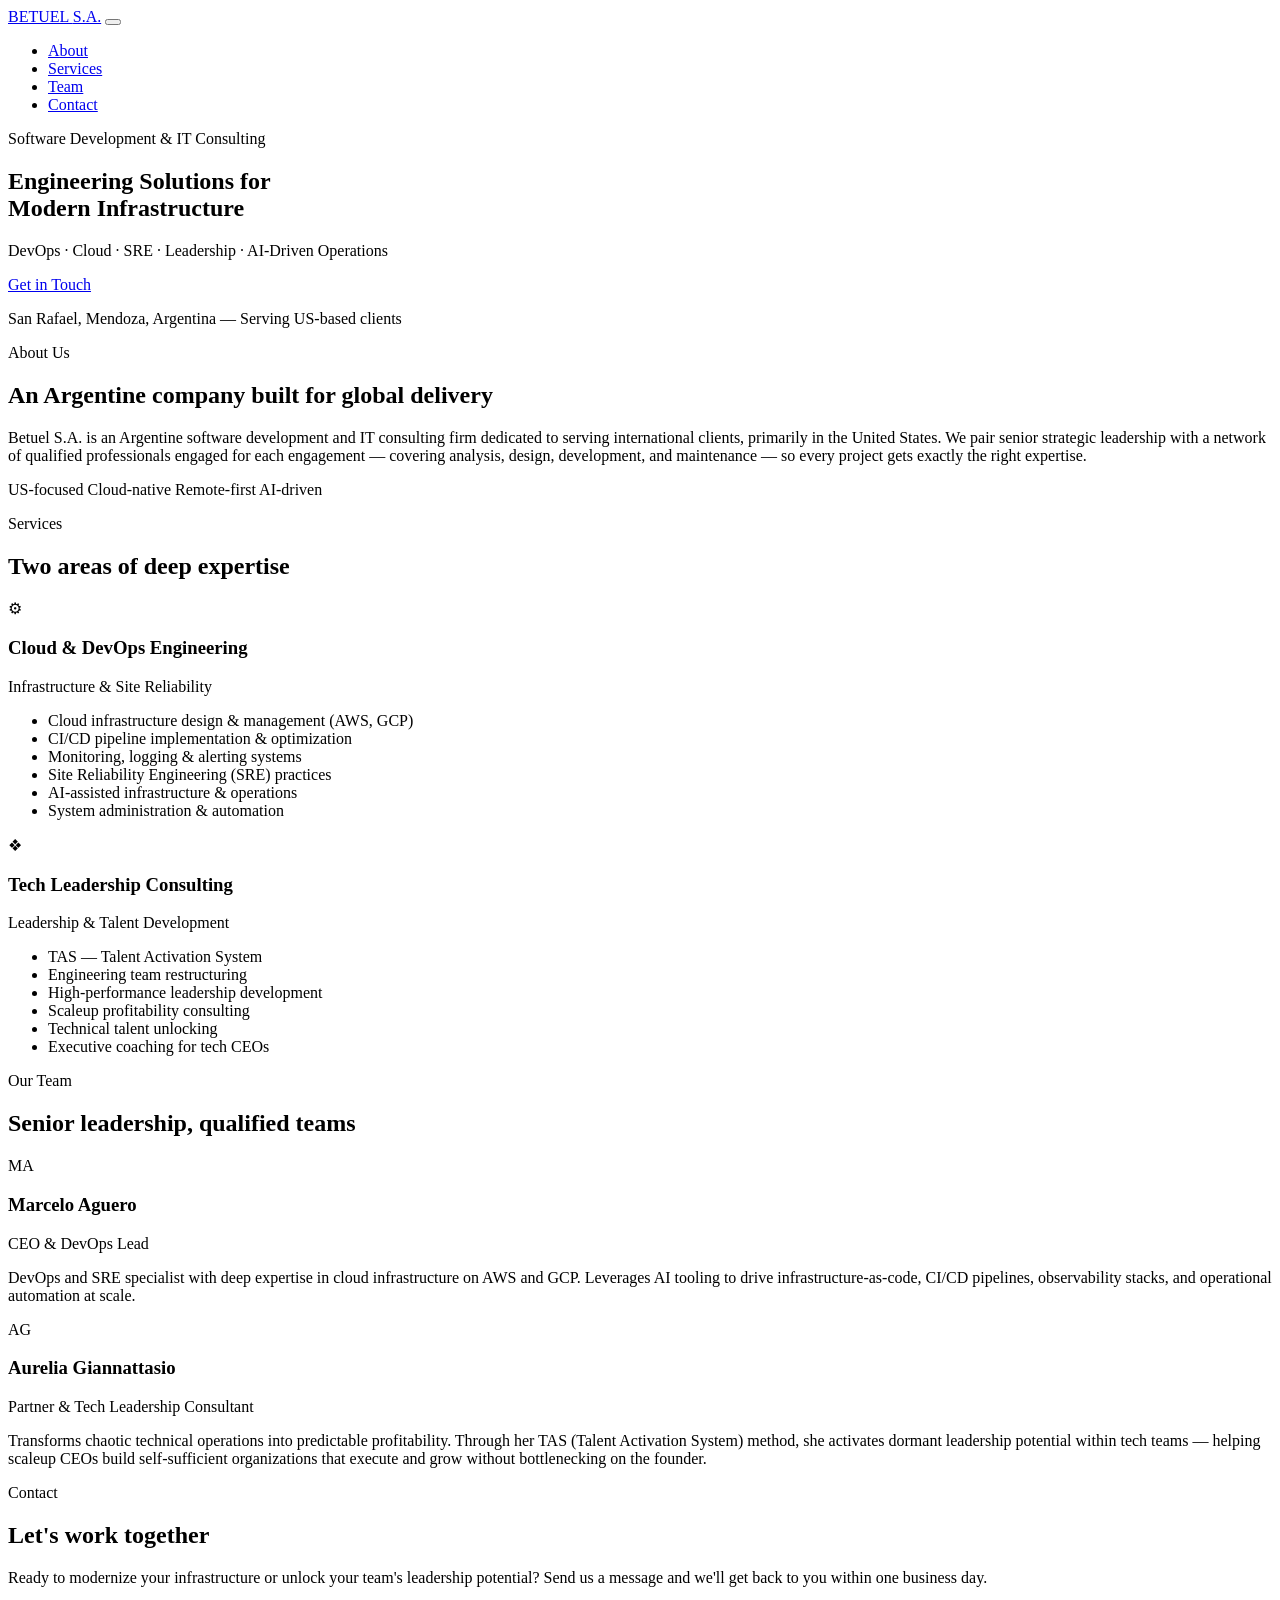
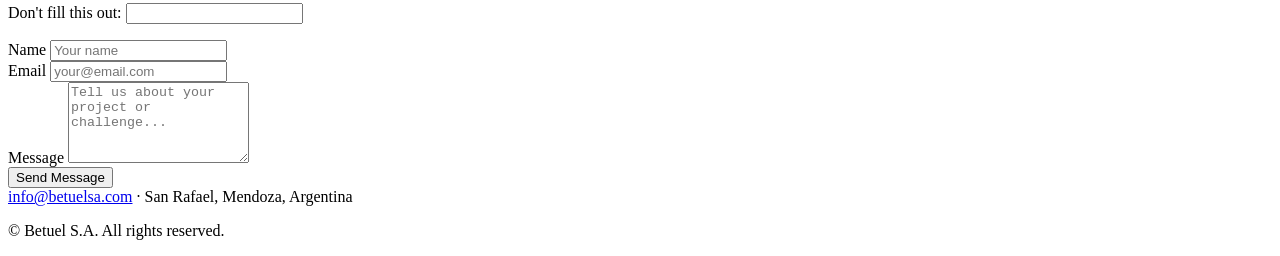
==== index.html @ cf3bc3dd "feat: add HTML skeleton and Netlify config" ====
<!DOCTYPE html>
<html lang="en">
<head>
  <meta charset="UTF-8">
  <meta name="viewport" content="width=device-width, initial-scale=1.0">
  <meta name="description" content="Betuel S.A. — Software development and IT consulting. DevOps, Cloud Infrastructure, SRE, and Tech Leadership services for US-based clients.">
  <title>Betuel S.A. — Software Development & IT Consulting</title>
  <link rel="preconnect" href="https://fonts.googleapis.com">
  <link rel="preconnect" href="https://fonts.gstatic.com" crossorigin>
  <link href="https://fonts.googleapis.com/css2?family=Inter:wght@400;500;600;700&display=swap" rel="stylesheet">
  <link rel="stylesheet" href="styles.css">
</head>
<body>

  <!-- NAVIGATION -->
  <nav class="nav" id="nav">
    <div class="nav__inner">
      <a href="#" class="nav__logo">BETUEL <span>S.A.</span></a>
      <button class="nav__toggle" id="navToggle" aria-label="Toggle menu" aria-expanded="false">
        <span></span><span></span><span></span>
      </button>
      <ul class="nav__links" id="navLinks">
        <li><a href="#about">About</a></li>
        <li><a href="#services">Services</a></li>
        <li><a href="#team">Team</a></li>
        <li><a href="#contact">Contact</a></li>
      </ul>
    </div>
  </nav>

  <!-- HERO -->
  <section class="hero" id="home">
    <div class="hero__inner">
      <p class="hero__eyebrow">Software Development &amp; IT Consulting</p>
      <h1 class="hero__headline">Engineering Solutions for<br>Modern Infrastructure</h1>
      <p class="hero__sub">DevOps &middot; Cloud &middot; SRE &middot; Leadership &middot; AI&#8209;Driven&nbsp;Operations</p>
      <a href="#contact" class="btn btn--primary">Get in Touch</a>
      <p class="hero__location">San Rafael, Mendoza, Argentina &mdash; Serving US&#8209;based clients</p>
    </div>
  </section>

  <!-- ABOUT -->
  <section class="section" id="about">
    <div class="container">
      <p class="section__label">About Us</p>
      <h2 class="section__title">An Argentine company built for global delivery</h2>
      <p class="section__body">
        Betuel S.A. is an Argentine software development and IT consulting firm dedicated to serving international clients, primarily in the United States. We pair senior strategic leadership with a network of qualified professionals engaged for each engagement — covering analysis, design, development, and maintenance — so every project gets exactly the right expertise.
      </p>
      <div class="pills">
        <span class="pill">US&#8209;focused</span>
        <span class="pill">Cloud&#8209;native</span>
        <span class="pill">Remote&#8209;first</span>
        <span class="pill">AI&#8209;driven</span>
      </div>
    </div>
  </section>

  <!-- SERVICES -->
  <section class="section section--alt" id="services">
    <div class="container">
      <p class="section__label">Services</p>
      <h2 class="section__title">Two areas of deep expertise</h2>
      <div class="cards">

        <div class="card">
          <div class="card__icon">&#9881;</div>
          <h3 class="card__title">Cloud &amp; DevOps Engineering</h3>
          <p class="card__sub">Infrastructure &amp; Site Reliability</p>
          <ul class="card__list">
            <li>Cloud infrastructure design &amp; management (AWS, GCP)</li>
            <li>CI/CD pipeline implementation &amp; optimization</li>
            <li>Monitoring, logging &amp; alerting systems</li>
            <li>Site Reliability Engineering (SRE) practices</li>
            <li>AI&#8209;assisted infrastructure &amp; operations</li>
            <li>System administration &amp; automation</li>
          </ul>
        </div>

        <div class="card">
          <div class="card__icon">&#10070;</div>
          <h3 class="card__title">Tech Leadership Consulting</h3>
          <p class="card__sub">Leadership &amp; Talent Development</p>
          <ul class="card__list">
            <li>TAS &mdash; Talent Activation System</li>
            <li>Engineering team restructuring</li>
            <li>High&#8209;performance leadership development</li>
            <li>Scaleup profitability consulting</li>
            <li>Technical talent unlocking</li>
            <li>Executive coaching for tech CEOs</li>
          </ul>
        </div>

      </div>
    </div>
  </section>

  <!-- TEAM -->
  <section class="section" id="team">
    <div class="container">
      <p class="section__label">Our Team</p>
      <h2 class="section__title">Senior leadership, qualified teams</h2>
      <div class="cards">

        <div class="card card--team">
          <div class="card__avatar">MA</div>
          <h3 class="card__name">Marcelo Aguero</h3>
          <p class="card__role">CEO &amp; DevOps Lead</p>
          <p class="card__bio">
            DevOps and SRE specialist with deep expertise in cloud infrastructure on AWS and GCP. Leverages AI tooling to drive infrastructure-as-code, CI/CD pipelines, observability stacks, and operational automation at scale.
          </p>
        </div>

        <div class="card card--team">
          <div class="card__avatar">AG</div>
          <h3 class="card__name">Aurelia Giannattasio</h3>
          <p class="card__role">Partner &amp; Tech Leadership Consultant</p>
          <p class="card__bio">
            Transforms chaotic technical operations into predictable profitability. Through her TAS (Talent Activation System) method, she activates dormant leadership potential within tech teams — helping scaleup CEOs build self-sufficient organizations that execute and grow without bottlenecking on the founder.
          </p>
        </div>

      </div>
    </div>
  </section>

  <!-- CONTACT -->
  <section class="section section--alt" id="contact">
    <div class="container container--narrow">
      <p class="section__label">Contact</p>
      <h2 class="section__title">Let's work together</h2>
      <p class="section__body">
        Ready to modernize your infrastructure or unlock your team's leadership potential? Send us a message and we'll get back to you within one business day.
      </p>

      <form class="form" name="contact" method="POST" data-netlify="true" netlify-honeypot="bot-field">
        <input type="hidden" name="form-name" value="contact">
        <p class="form__honeypot">
          <label>Don't fill this out: <input name="bot-field"></label>
        </p>
        <div class="form__row">
          <label class="form__label" for="name">Name</label>
          <input class="form__input" type="text" id="name" name="name" required placeholder="Your name">
        </div>
        <div class="form__row">
          <label class="form__label" for="email">Email</label>
          <input class="form__input" type="email" id="email" name="email" required placeholder="your@email.com">
        </div>
        <div class="form__row">
          <label class="form__label" for="message">Message</label>
          <textarea class="form__input form__input--textarea" id="message" name="message" required placeholder="Tell us about your project or challenge..." rows="5"></textarea>
        </div>
        <button class="btn btn--primary btn--full" type="submit">Send Message</button>
      </form>

      <div class="contact-info">
        <a href="mailto:info@betuelsa.com" class="contact-info__item">info@betuelsa.com</a>
        <span class="contact-info__sep">&middot;</span>
        <span class="contact-info__item">San Rafael, Mendoza, Argentina</span>
      </div>
    </div>
  </section>

  <!-- FOOTER -->
  <footer class="footer">
    <div class="container">
      <p>&copy; <span id="year"></span> Betuel S.A. All rights reserved.</p>
    </div>
  </footer>

  <script src="app.js"></script>
</body>
</html>
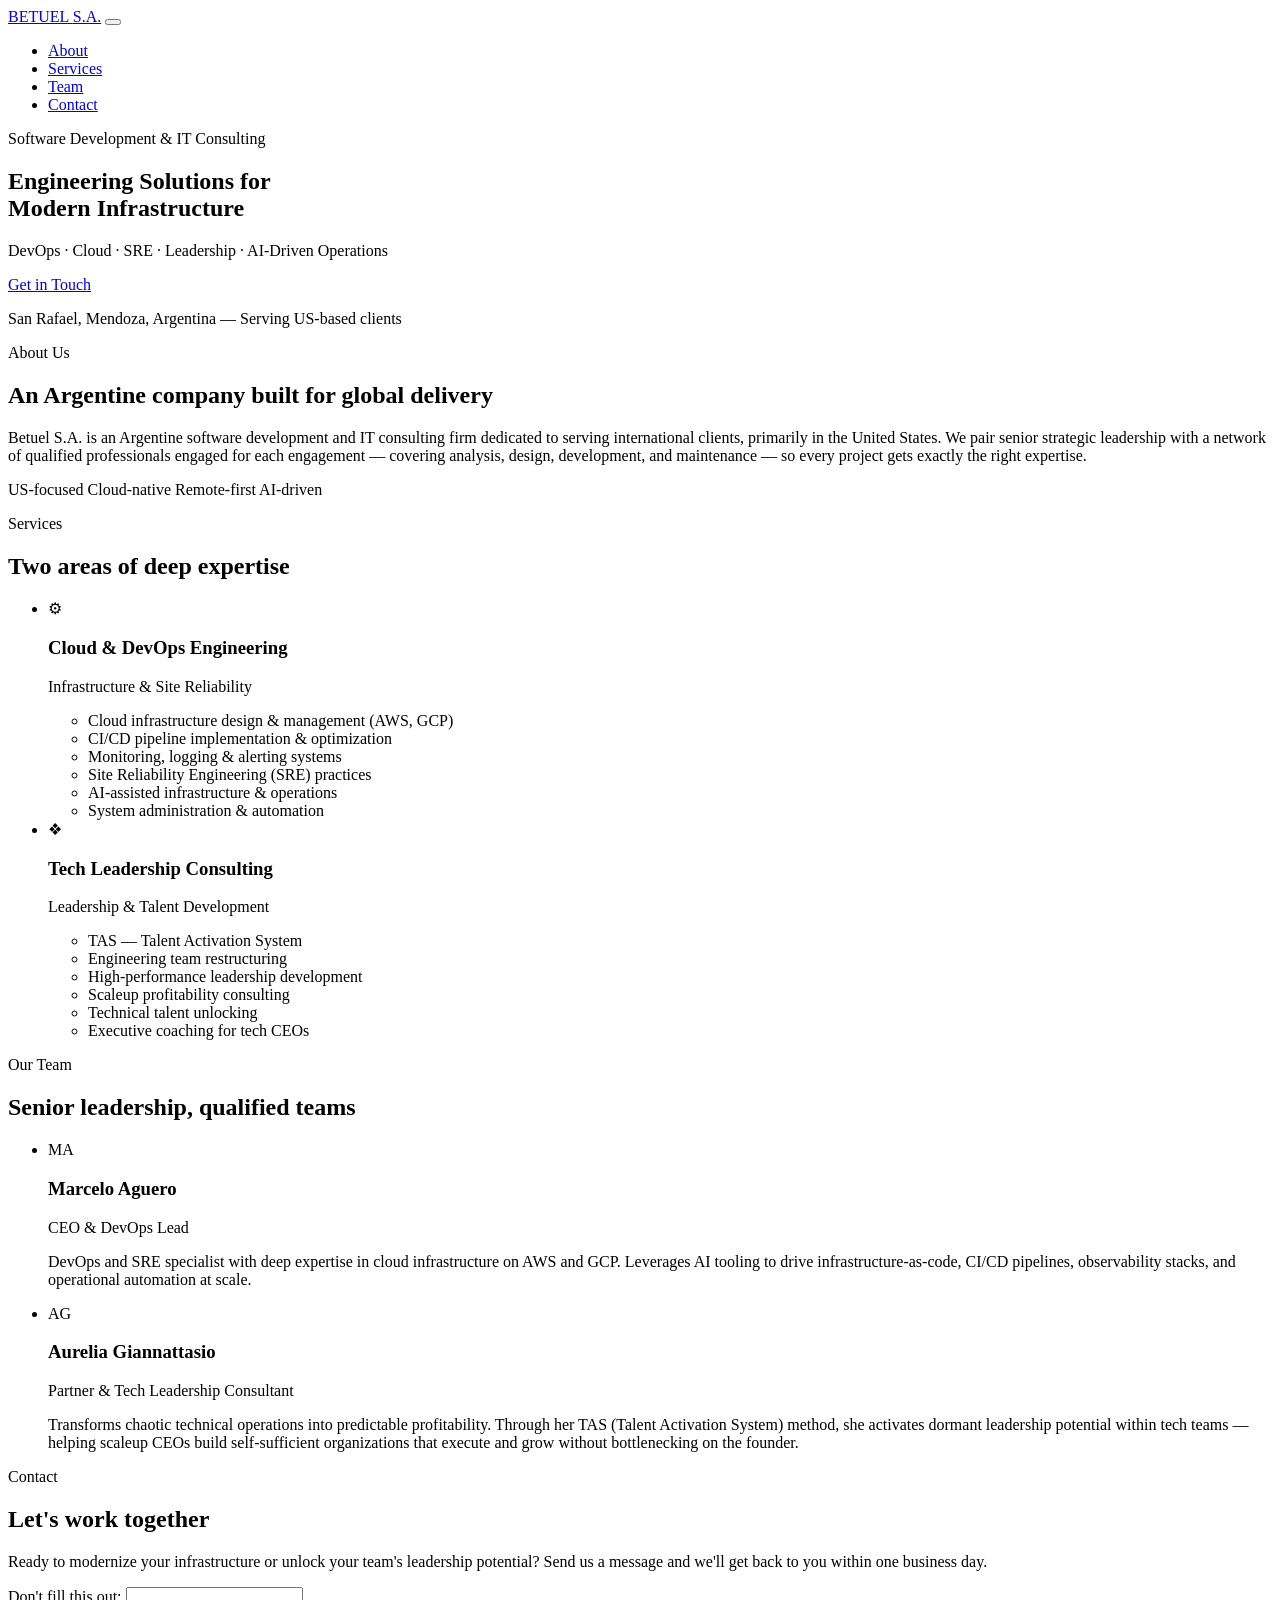
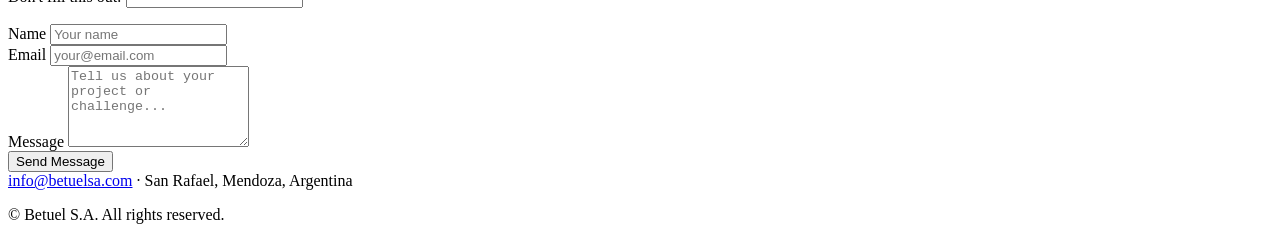
==== commit 82ebcdcb: "fix: accessibility improvements — aria attrs, main landmark, semantic lists" ====
--- a/index.html
+++ b/index.html
@@ -4,7 +4,7 @@
   <meta charset="UTF-8">
   <meta name="viewport" content="width=device-width, initial-scale=1.0">
   <meta name="description" content="Betuel S.A. — Software development and IT consulting. DevOps, Cloud Infrastructure, SRE, and Tech Leadership services for US-based clients.">
-  <title>Betuel S.A. — Software Development & IT Consulting</title>
+  <title>Betuel S.A. — Software Development &amp; IT Consulting</title>
   <link rel="preconnect" href="https://fonts.googleapis.com">
   <link rel="preconnect" href="https://fonts.gstatic.com" crossorigin>
   <link href="https://fonts.googleapis.com/css2?family=Inter:wght@400;500;600;700&display=swap" rel="stylesheet">
@@ -13,10 +13,10 @@
 <body>
 
   <!-- NAVIGATION -->
-  <nav class="nav" id="nav">
+  <nav class="nav" id="nav" aria-label="Main navigation">
     <div class="nav__inner">
-      <a href="#" class="nav__logo">BETUEL <span>S.A.</span></a>
-      <button class="nav__toggle" id="navToggle" aria-label="Toggle menu" aria-expanded="false">
+      <a href="#home" class="nav__logo">BETUEL <span>S.A.</span></a>
+      <button class="nav__toggle" id="navToggle" aria-label="Toggle navigation menu" aria-expanded="false" aria-controls="navLinks">
         <span></span><span></span><span></span>
       </button>
       <ul class="nav__links" id="navLinks">
@@ -28,6 +28,7 @@
     </div>
   </nav>
 
+  <main>
   <!-- HERO -->
   <section class="hero" id="home">
     <div class="hero__inner">
@@ -61,9 +62,9 @@
     <div class="container">
       <p class="section__label">Services</p>
       <h2 class="section__title">Two areas of deep expertise</h2>
-      <div class="cards">
+      <ul class="cards">
 
-        <div class="card">
+        <li class="card">
           <div class="card__icon">&#9881;</div>
           <h3 class="card__title">Cloud &amp; DevOps Engineering</h3>
           <p class="card__sub">Infrastructure &amp; Site Reliability</p>
@@ -75,9 +76,9 @@
             <li>AI&#8209;assisted infrastructure &amp; operations</li>
             <li>System administration &amp; automation</li>
           </ul>
-        </div>
+        </li>
 
-        <div class="card">
+        <li class="card">
           <div class="card__icon">&#10070;</div>
           <h3 class="card__title">Tech Leadership Consulting</h3>
           <p class="card__sub">Leadership &amp; Talent Development</p>
@@ -89,9 +90,9 @@
             <li>Technical talent unlocking</li>
             <li>Executive coaching for tech CEOs</li>
           </ul>
-        </div>
+        </li>
 
-      </div>
+      </ul>
     </div>
   </section>
 
@@ -100,27 +101,27 @@
     <div class="container">
       <p class="section__label">Our Team</p>
       <h2 class="section__title">Senior leadership, qualified teams</h2>
-      <div class="cards">
+      <ul class="cards">
 
-        <div class="card card--team">
+        <li class="card card--team">
           <div class="card__avatar">MA</div>
           <h3 class="card__name">Marcelo Aguero</h3>
           <p class="card__role">CEO &amp; DevOps Lead</p>
           <p class="card__bio">
             DevOps and SRE specialist with deep expertise in cloud infrastructure on AWS and GCP. Leverages AI tooling to drive infrastructure-as-code, CI/CD pipelines, observability stacks, and operational automation at scale.
           </p>
-        </div>
+        </li>
 
-        <div class="card card--team">
+        <li class="card card--team">
           <div class="card__avatar">AG</div>
           <h3 class="card__name">Aurelia Giannattasio</h3>
           <p class="card__role">Partner &amp; Tech Leadership Consultant</p>
           <p class="card__bio">
             Transforms chaotic technical operations into predictable profitability. Through her TAS (Talent Activation System) method, she activates dormant leadership potential within tech teams — helping scaleup CEOs build self-sufficient organizations that execute and grow without bottlenecking on the founder.
           </p>
-        </div>
+        </li>
 
-      </div>
+      </ul>
     </div>
   </section>
 
@@ -160,6 +161,7 @@
       </div>
     </div>
   </section>
+  </main>
 
   <!-- FOOTER -->
   <footer class="footer">
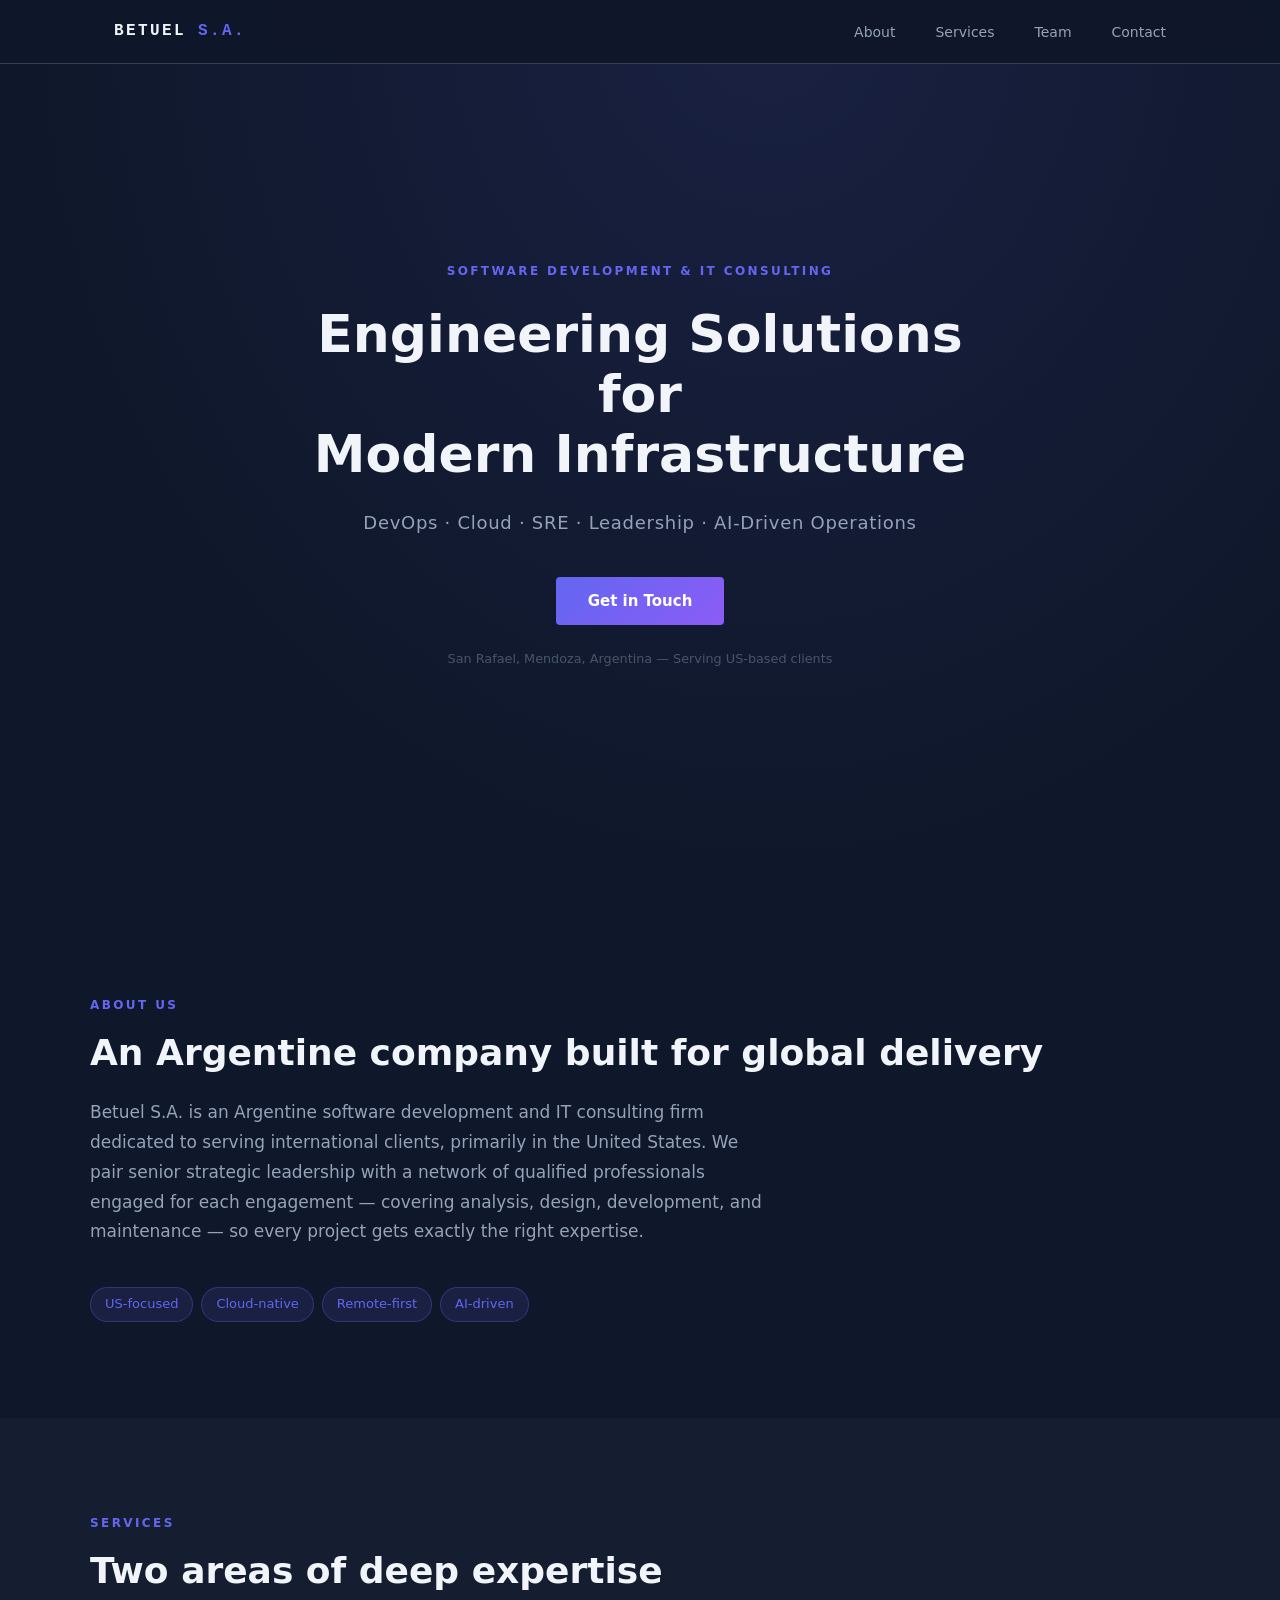
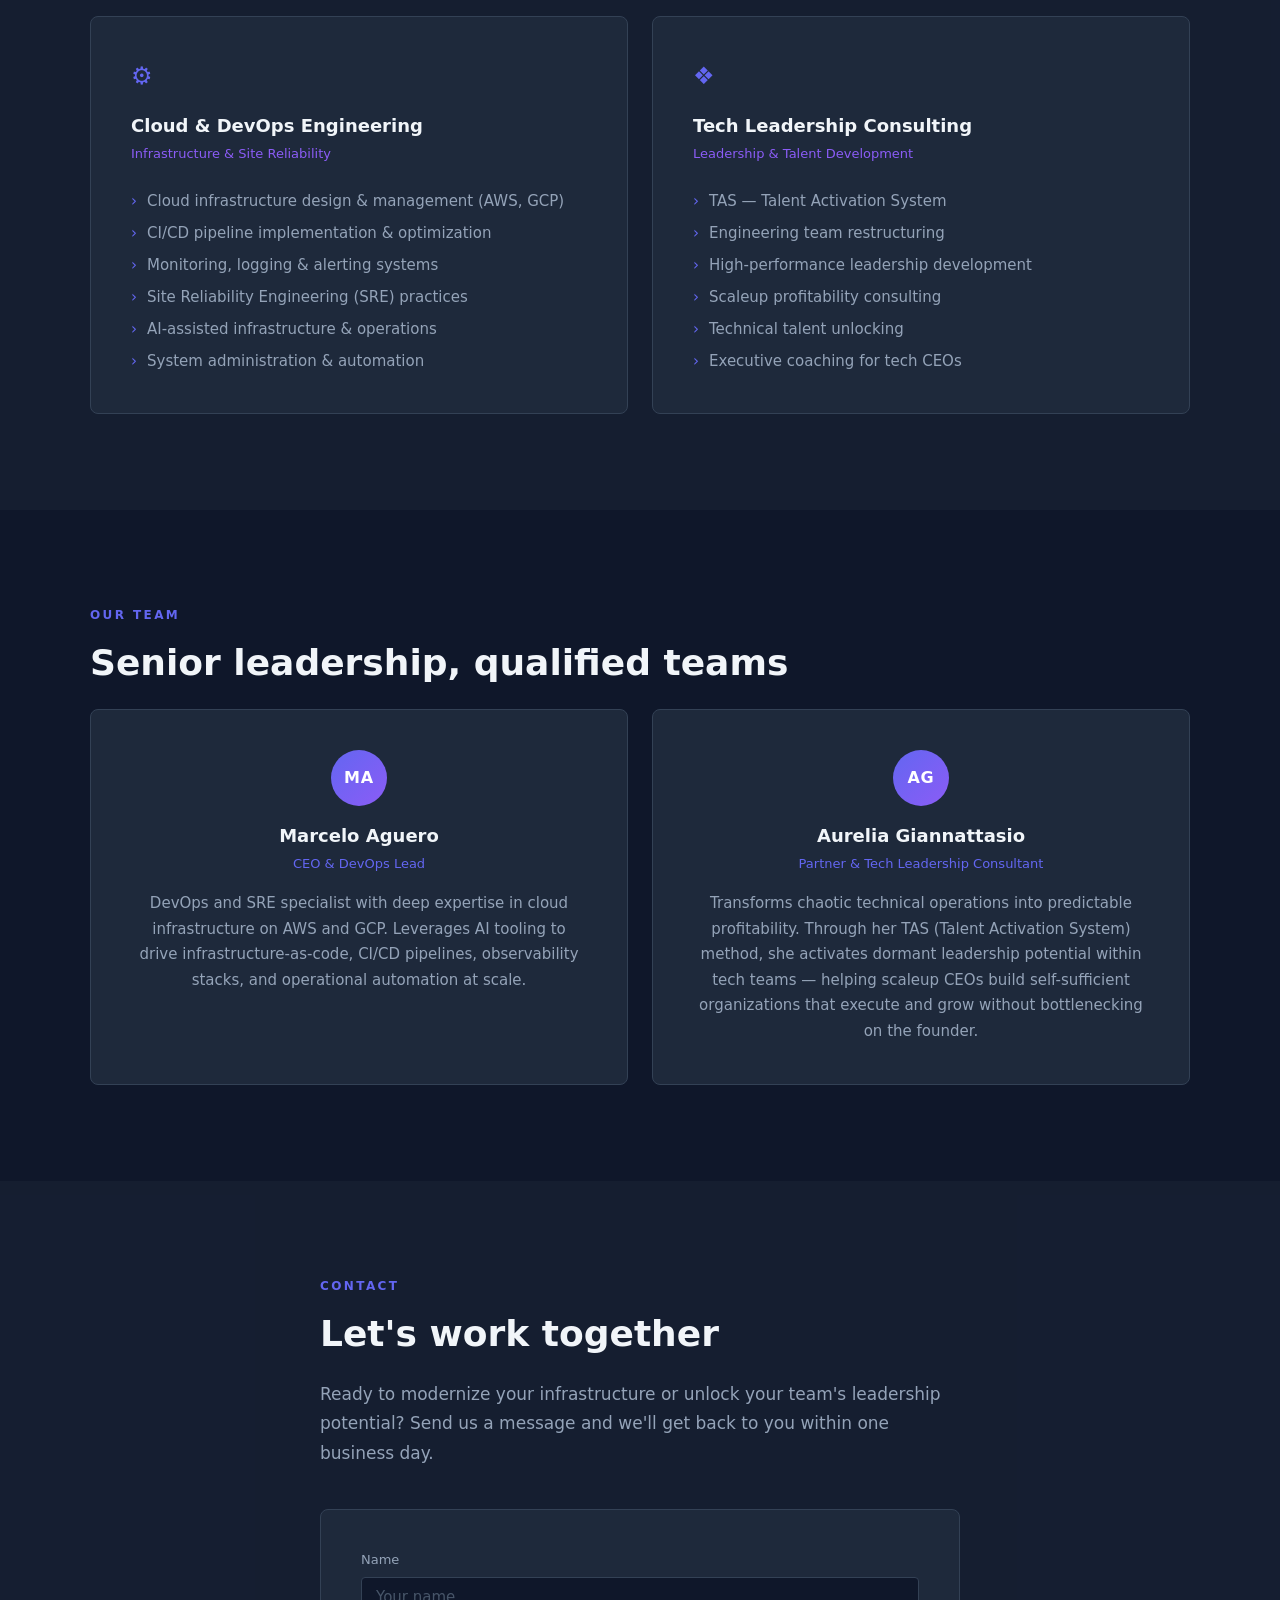
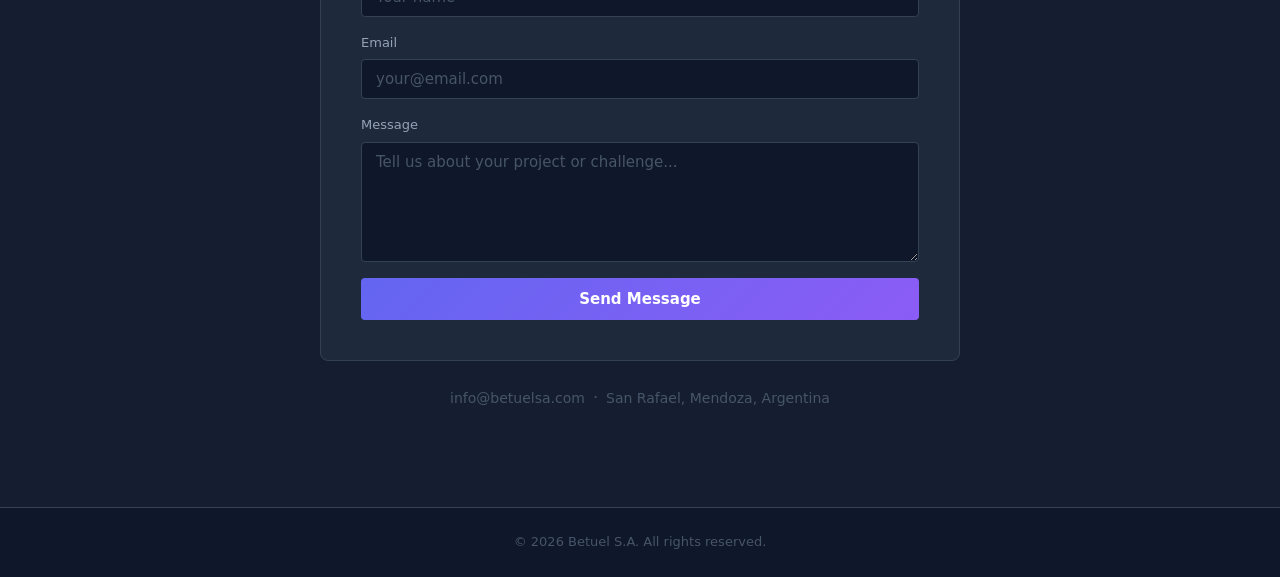
==== commit ccfadb3c: "fix: final polish — scroll-spy, reduced-motion scroll, form action, focus states" ====
--- a/index.html
+++ b/index.html
@@ -134,7 +134,7 @@
         Ready to modernize your infrastructure or unlock your team's leadership potential? Send us a message and we'll get back to you within one business day.
       </p>
 
-      <form class="form" name="contact" method="POST" data-netlify="true" netlify-honeypot="bot-field">
+      <form class="form" name="contact" method="POST" action="/thank-you" data-netlify="true" netlify-honeypot="bot-field">
         <input type="hidden" name="form-name" value="contact">
         <p class="form__honeypot">
           <label>Don't fill this out: <input name="bot-field"></label>
--- a/styles.css
+++ b/styles.css
@@ -0,0 +1,562 @@
+/* =============================================
+   CSS CUSTOM PROPERTIES
+   ============================================= */
+:root {
+  --bg:           #0f172a;
+  --surface:      #1e293b;
+  --border:       #334155;
+  --accent:       #6366f1;
+  --accent-2:     #8b5cf6;
+  --text:         #f1f5f9;
+  --text-muted:   #94a3b8;
+  --text-faint:   #475569;
+  --gradient:     linear-gradient(135deg, #6366f1, #8b5cf6);
+  --accent-rgb:   99, 102, 241;
+  --bg-rgb:       15, 23, 42;
+  --surface-rgb:  30, 41, 59;
+
+  color-scheme: dark;
+
+  --font-sans:    'Inter', system-ui, -apple-system, sans-serif;
+  --font-mono:    'Courier New', Courier, monospace;
+
+  --radius:       8px;
+  --radius-sm:    4px;
+
+  --nav-h:        64px;
+
+  --space-xs:     0.5rem;
+  --space-sm:     1rem;
+  --space-md:     1.5rem;
+  --space-lg:     2.5rem;
+  --space-xl:     4rem;
+  --space-2xl:    6rem;
+}
+
+/* =============================================
+   RESET
+   ============================================= */
+*, *::before, *::after {
+  box-sizing: border-box;
+  margin: 0;
+  padding: 0;
+}
+
+html {
+  scroll-behavior: smooth;
+  scroll-padding-top: var(--nav-h);
+}
+
+body {
+  font-family: var(--font-sans);
+  background-color: var(--bg);
+  color: var(--text);
+  line-height: 1.6;
+  -webkit-font-smoothing: antialiased;
+  -moz-osx-font-smoothing: grayscale;
+}
+
+img, svg { display: block; max-width: 100%; }
+
+ul { list-style: none; }
+
+a {
+  color: inherit;
+  text-decoration: none;
+}
+
+button {
+  font-family: inherit;
+  cursor: pointer;
+  border: none;
+  background: none;
+}
+
+/* =============================================
+   NAVIGATION
+   ============================================= */
+.nav {
+  position: fixed;
+  top: 0;
+  left: 0;
+  right: 0;
+  z-index: 100;
+  height: var(--nav-h);
+  background-color: rgba(var(--bg-rgb), 0.95);
+  border-bottom: 1px solid var(--border);
+  backdrop-filter: blur(8px);
+  -webkit-backdrop-filter: blur(8px);
+}
+
+.nav__inner {
+  max-width: 1100px;
+  margin: 0 auto;
+  padding: 0 var(--space-md);
+  height: 100%;
+  display: flex;
+  align-items: center;
+  justify-content: space-between;
+}
+
+.nav__logo {
+  font-family: var(--font-mono);
+  font-size: 1rem;
+  font-weight: 700;
+  letter-spacing: 0.15em;
+  color: var(--text);
+}
+
+.nav__logo span {
+  color: var(--accent);
+}
+
+.nav__links {
+  display: flex;
+  gap: var(--space-lg);
+}
+
+.nav__links a {
+  font-size: 0.875rem;
+  font-weight: 500;
+  color: var(--text-muted);
+  transition: color 0.2s;
+}
+
+.nav__links a:hover {
+  color: var(--text);
+}
+
+.nav__links a.is-active {
+  color: var(--text);
+}
+
+.nav__links a:focus-visible {
+  outline: 2px solid var(--accent);
+  outline-offset: 3px;
+  border-radius: 2px;
+}
+
+/* Hamburger button — hidden on desktop */
+.nav__toggle {
+  display: none;
+  flex-direction: column;
+  align-items: center;
+  justify-content: center;
+  gap: 5px; /* px intentional: pixel-perfect bar geometry */
+  padding: 4px;
+  min-width: 44px;
+  min-height: 44px;
+}
+
+.nav__toggle span {
+  display: block;
+  width: 22px;
+  height: 2px;
+  background-color: var(--text);
+  transition: transform 0.2s, opacity 0.2s;
+  border-radius: 2px;
+}
+
+/* Mobile nav */
+@media (max-width: 640px) {
+  .nav__toggle {
+    display: flex;
+  }
+
+  .nav__links {
+    display: none;
+    position: absolute;
+    top: var(--nav-h);
+    left: 0;
+    right: 0;
+    flex-direction: column;
+    background-color: var(--surface);
+    border-bottom: 1px solid var(--border);
+    padding: var(--space-sm) 0;
+    gap: 0;
+  }
+
+  .nav__links.is-open {
+    display: flex;
+  }
+
+  .nav__links a {
+    display: block;
+    padding: var(--space-sm) var(--space-md);
+    font-size: 1rem;
+  }
+}
+
+/* =============================================
+   HERO
+   ============================================= */
+.hero {
+  min-height: 100vh;
+  display: flex;
+  align-items: center;
+  padding: calc(var(--nav-h) + var(--space-xl)) var(--space-md) var(--space-2xl);
+  background: radial-gradient(ellipse at 60% 0%, rgba(var(--accent-rgb),0.12) 0%, transparent 70%),
+              var(--bg);
+}
+
+.hero__inner {
+  max-width: 700px;
+  margin: 0 auto;
+  text-align: center;
+}
+
+.hero__eyebrow {
+  font-size: 0.75rem;
+  font-weight: 600;
+  letter-spacing: 0.2em;
+  text-transform: uppercase;
+  color: var(--accent);
+  margin-bottom: var(--space-md);
+}
+
+.hero__headline {
+  font-size: clamp(2rem, 5vw, 3.25rem);
+  font-weight: 700;
+  line-height: 1.15;
+  color: var(--text);
+  margin-bottom: var(--space-md);
+}
+
+.hero__sub {
+  font-size: clamp(0.875rem, 2vw, 1.125rem);
+  color: var(--text-muted);
+  margin-bottom: var(--space-lg);
+  letter-spacing: 0.04em;
+}
+
+.hero__location {
+  font-size: 0.8rem;
+  color: var(--text-faint);
+  margin-top: var(--space-md);
+}
+
+/* =============================================
+   BUTTONS
+   ============================================= */
+.btn {
+  display: inline-block;
+  padding: 0.75rem 2rem;
+  border-radius: var(--radius-sm);
+  font-size: 0.9375rem;
+  font-weight: 600;
+  color: var(--text);
+  transition: opacity 0.2s, transform 0.2s;
+}
+
+.btn:focus-visible {
+  outline: 2px solid var(--accent);
+  outline-offset: 3px;
+}
+
+.btn:hover {
+  opacity: 0.9;
+  transform: translateY(-1px);
+}
+
+.btn--primary {
+  background: var(--gradient);
+  color: #fff;
+}
+
+.btn--full {
+  display: block;
+  width: 100%;
+  text-align: center;
+}
+
+/* =============================================
+   SHARED SECTION LAYOUT
+   ============================================= */
+.section {
+  padding: var(--space-2xl) var(--space-md);
+}
+
+.section--alt {
+  background-color: rgba(var(--surface-rgb), 0.4);
+}
+
+.container {
+  max-width: 1100px;
+  margin: 0 auto;
+}
+
+.container--narrow {
+  max-width: 640px;
+}
+
+.section__label {
+  font-size: 0.75rem;
+  font-weight: 600;
+  letter-spacing: 0.2em;
+  text-transform: uppercase;
+  color: var(--accent);
+  margin-bottom: var(--space-sm);
+}
+
+.section__title {
+  font-size: clamp(1.5rem, 3vw, 2.25rem);
+  font-weight: 700;
+  color: var(--text);
+  margin-bottom: var(--space-md);
+  line-height: 1.2;
+}
+
+.section__body {
+  font-size: 1.0625rem;
+  color: var(--text-muted);
+  max-width: 680px;
+  line-height: 1.75;
+  margin-bottom: var(--space-lg);
+}
+
+/* =============================================
+   PILLS (About highlights)
+   ============================================= */
+.pills {
+  display: flex;
+  flex-wrap: wrap;
+  gap: var(--space-xs);
+}
+
+.pill {
+  display: inline-block;
+  padding: 0.375rem 0.875rem;
+  background-color: rgba(var(--accent-rgb), 0.12);
+  border: 1px solid rgba(var(--accent-rgb), 0.3);
+  border-radius: 999px;
+  font-size: 0.8125rem;
+  font-weight: 500;
+  color: var(--accent);
+}
+
+/* =============================================
+   CARDS (Services + Team)
+   ============================================= */
+.cards {
+  display: grid;
+  grid-template-columns: 1fr 1fr;
+  gap: var(--space-md);
+}
+
+@media (max-width: 640px) {
+  .cards {
+    grid-template-columns: 1fr;
+  }
+}
+
+.card {
+  background-color: var(--surface);
+  border: 1px solid var(--border);
+  border-radius: var(--radius);
+  padding: var(--space-lg);
+  transition: border-color 0.2s;
+}
+
+.card:hover {
+  border-color: var(--accent);
+}
+
+/* Service cards */
+.card__icon {
+  font-size: 1.5rem;
+  margin-bottom: var(--space-sm);
+  color: var(--accent);
+}
+
+.card__title {
+  font-size: 1.125rem;
+  font-weight: 700;
+  color: var(--text);
+  margin-bottom: 0.25rem;
+}
+
+.card__sub {
+  font-size: 0.8125rem;
+  color: var(--accent-2);
+  font-weight: 500;
+  margin-bottom: var(--space-md);
+}
+
+.card__list {
+  display: flex;
+  flex-direction: column;
+  gap: 0.5rem;
+}
+
+.card__list li {
+  font-size: 0.9375rem;
+  color: var(--text-muted);
+  padding-left: 1rem;
+  position: relative;
+}
+
+.card__list li::before {
+  content: '›';
+  position: absolute;
+  left: 0;
+  color: var(--accent);
+}
+
+/* Team cards */
+.card--team {
+  text-align: center;
+}
+
+.card__avatar {
+  width: 56px;
+  height: 56px;
+  border-radius: 50%;
+  background: var(--gradient);
+  color: #fff;
+  font-weight: 700;
+  font-size: 1rem;
+  display: flex;
+  align-items: center;
+  justify-content: center;
+  margin: 0 auto var(--space-sm);
+  letter-spacing: 0.05em;
+}
+
+.card__name {
+  font-size: 1.125rem;
+  font-weight: 700;
+  color: var(--text);
+  margin-bottom: 0.25rem;
+}
+
+.card__role {
+  font-size: 0.8125rem;
+  font-weight: 500;
+  color: var(--accent);
+  margin-bottom: var(--space-sm);
+}
+
+.card__bio {
+  font-size: 0.9375rem;
+  color: var(--text-muted);
+  line-height: 1.7;
+}
+
+/* =============================================
+   CONTACT FORM
+   ============================================= */
+.form {
+  background-color: var(--surface);
+  border: 1px solid var(--border);
+  border-radius: var(--radius);
+  padding: var(--space-lg);
+  margin-top: var(--space-lg);
+  margin-bottom: var(--space-md);
+}
+
+.form__honeypot {
+  display: none;
+}
+
+.form__row {
+  display: flex;
+  flex-direction: column;
+  gap: 0.375rem;
+  margin-bottom: var(--space-sm);
+}
+
+.form__label {
+  font-size: 0.8125rem;
+  font-weight: 500;
+  color: var(--text-muted);
+}
+
+.form__input {
+  background-color: var(--bg);
+  border: 1px solid var(--border);
+  border-radius: var(--radius-sm);
+  padding: 0.625rem 0.875rem;
+  color: var(--text);
+  font-family: var(--font-sans);
+  font-size: 0.9375rem;
+  transition: border-color 0.2s;
+  width: 100%;
+}
+
+.form__input:focus {
+  outline: none;
+  border-color: var(--text-faint);
+}
+
+.form__input:focus-visible {
+  outline: 2px solid var(--accent);
+  outline-offset: 2px;
+  border-color: var(--accent);
+}
+
+.form__input::placeholder {
+  color: var(--text-faint);
+}
+
+.form__input--textarea {
+  resize: vertical;
+  min-height: 120px;
+}
+
+/* =============================================
+   CONTACT INFO (below form)
+   ============================================= */
+.contact-info {
+  display: flex;
+  align-items: center;
+  justify-content: center;
+  gap: var(--space-xs);
+  flex-wrap: wrap;
+}
+
+.contact-info__item {
+  font-size: 0.875rem;
+  color: var(--text-faint);
+}
+
+a.contact-info__item:hover {
+  color: var(--accent);
+}
+
+.contact-info__sep {
+  color: var(--text-faint);
+}
+
+/* =============================================
+   FOOTER
+   ============================================= */
+.footer {
+  padding: var(--space-md);
+  border-top: 1px solid var(--border);
+  text-align: center;
+}
+
+.footer p {
+  font-size: 0.8125rem;
+  color: var(--text-faint);
+}
+
+/* =============================================
+   NAV SCROLL SHADOW (JS-driven class)
+   ============================================= */
+.nav.is-scrolled {
+  box-shadow: 0 1px 20px rgba(0,0,0,0.4);
+}
+
+/* =============================================
+   REDUCED MOTION
+   ============================================= */
+@media (prefers-reduced-motion: reduce) {
+  html {
+    scroll-behavior: auto;
+  }
+  *, *::before, *::after {
+    transition-duration: 0.01ms !important;
+    animation-duration: 0.01ms !important;
+  }
+}
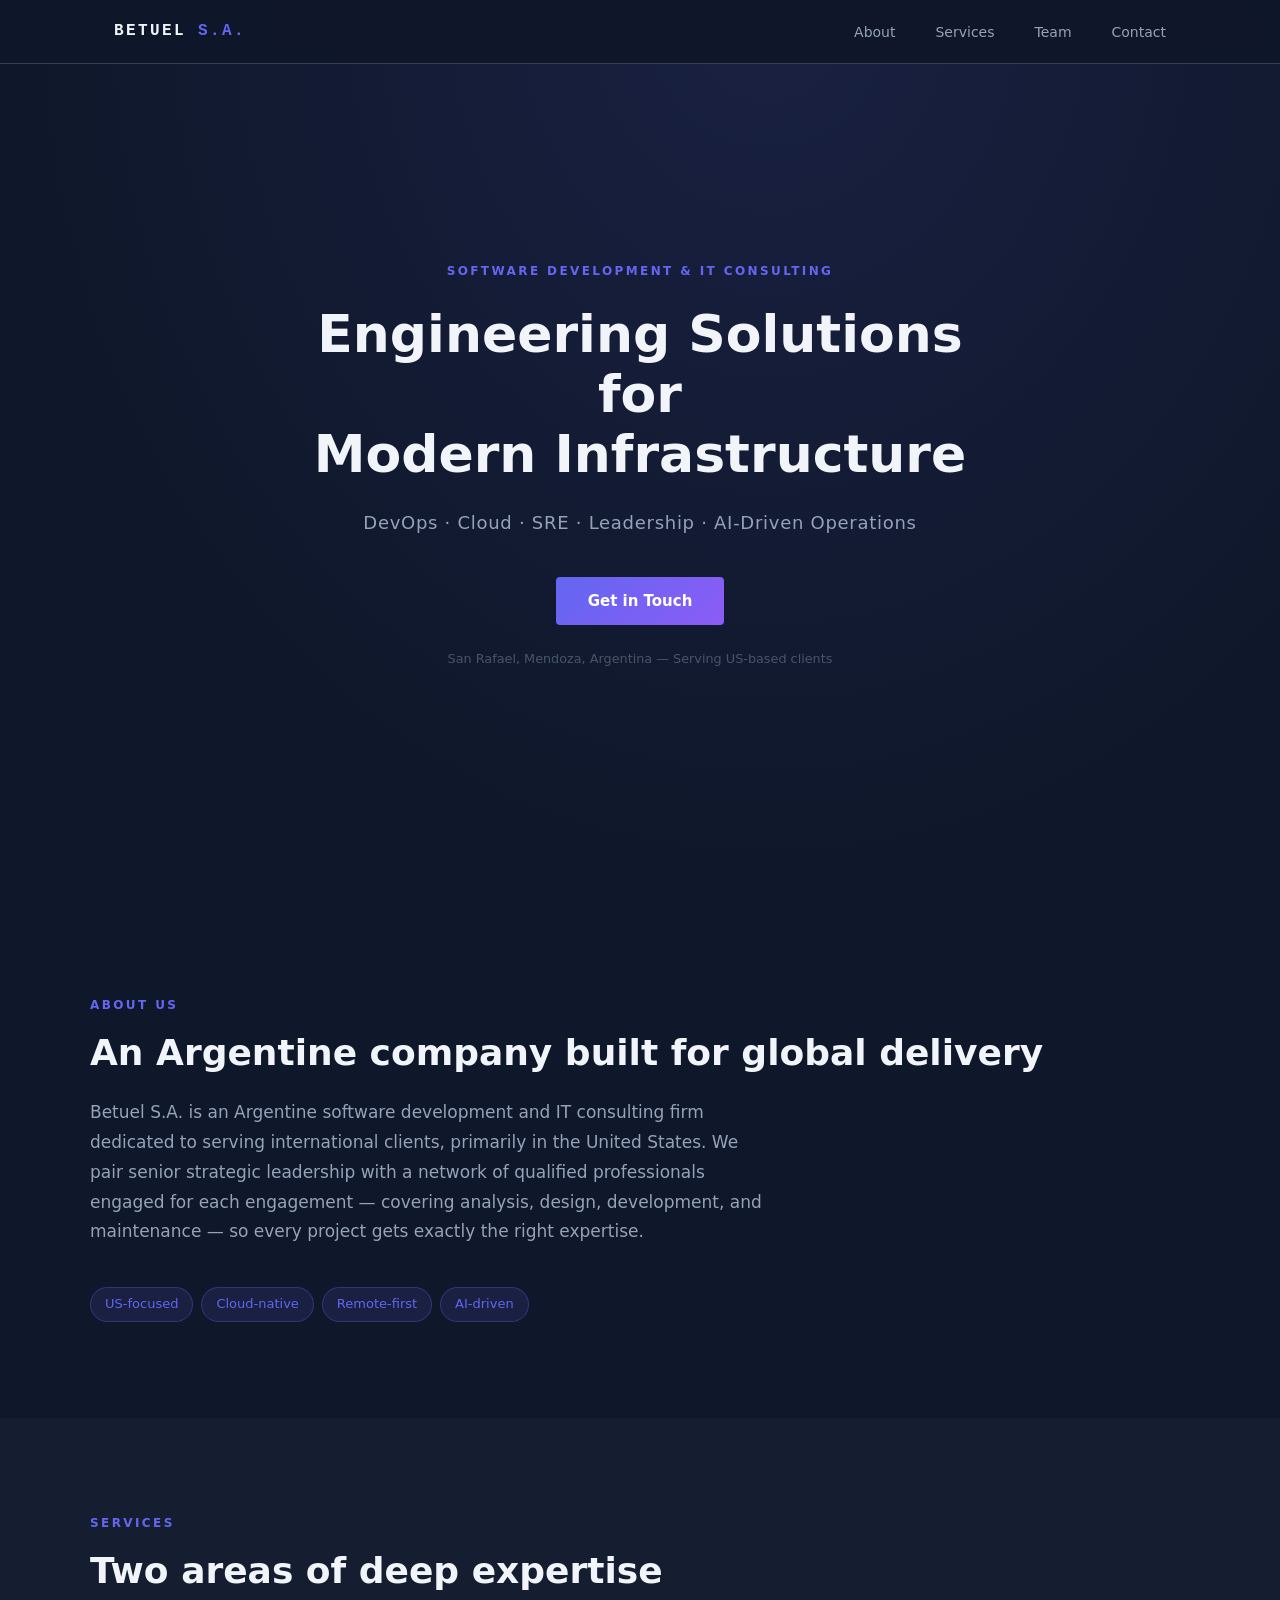
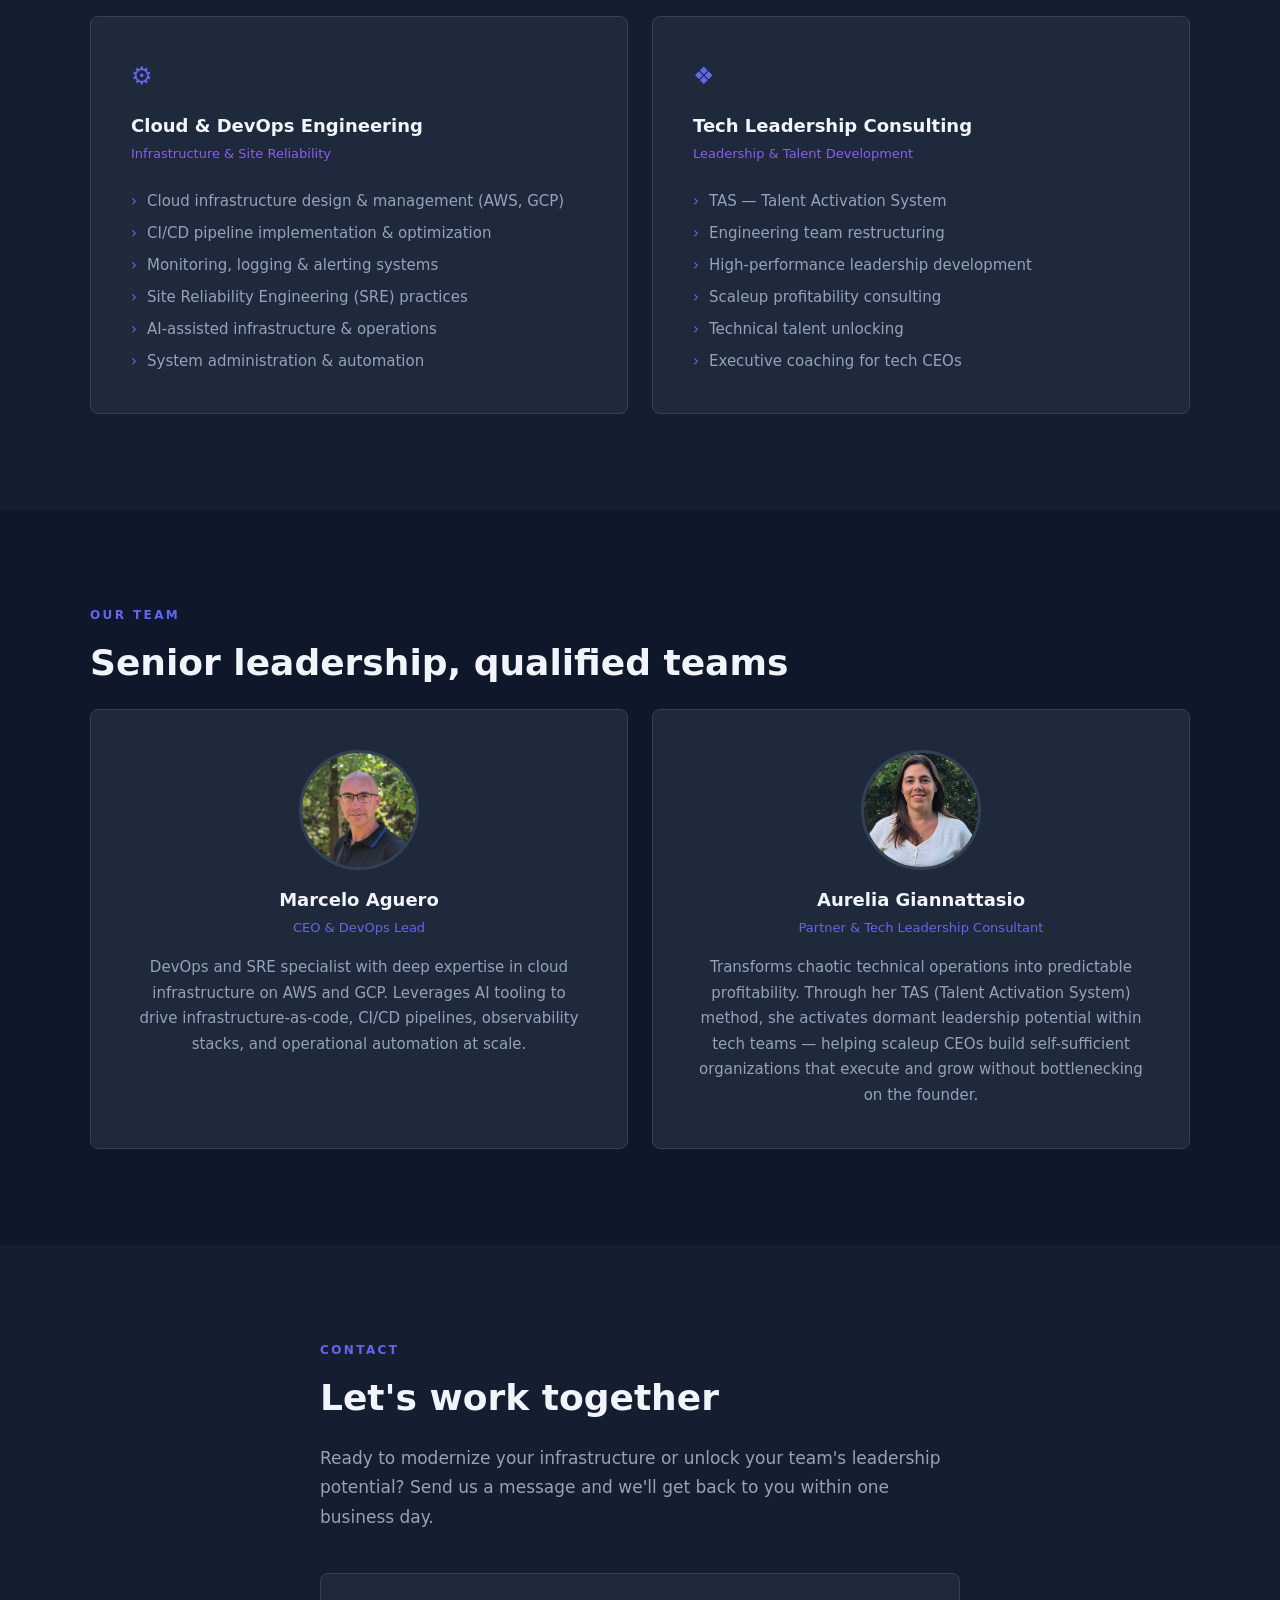
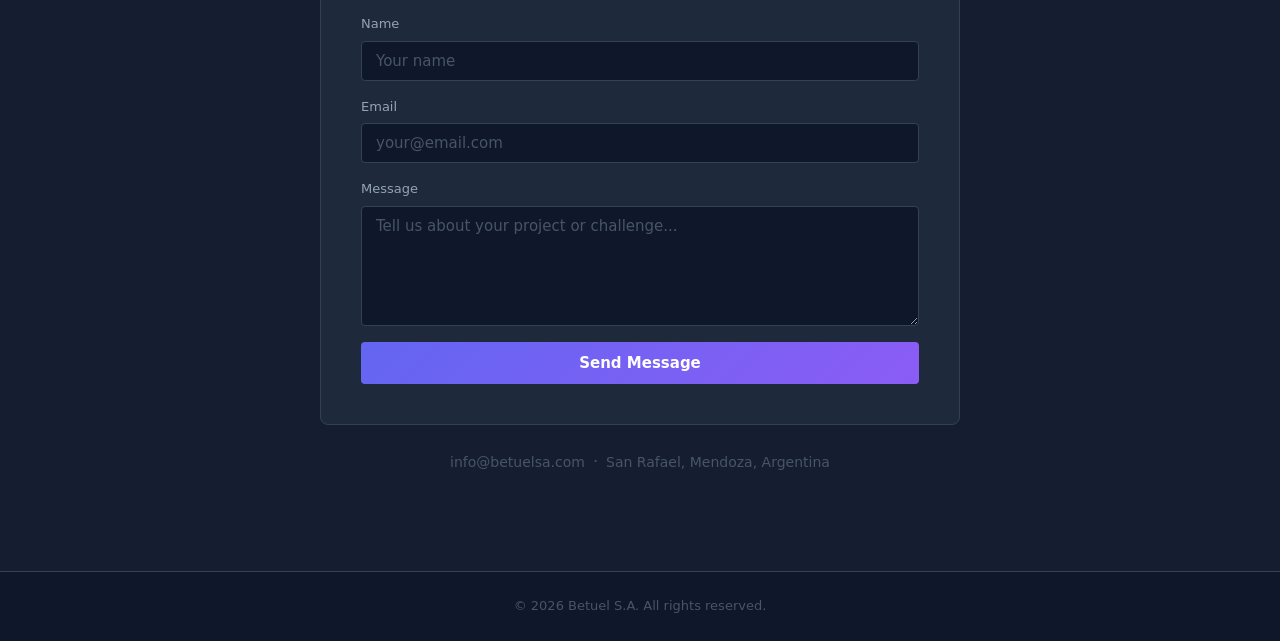
==== commit 380ef99e: "feat: add team member photos" ====
--- a/index.html
+++ b/index.html
@@ -104,7 +104,7 @@
       <ul class="cards">
 
         <li class="card card--team">
-          <div class="card__avatar">MA</div>
+          <img class="card__avatar" src="Marcelo_Aguero.jpg" alt="Marcelo Aguero">
           <h3 class="card__name">Marcelo Aguero</h3>
           <p class="card__role">CEO &amp; DevOps Lead</p>
           <p class="card__bio">
@@ -113,7 +113,7 @@
         </li>
 
         <li class="card card--team">
-          <div class="card__avatar">AG</div>
+          <img class="card__avatar" src="Aurelia_Giannattasio.jpeg" alt="Aurelia Giannattasio">
           <h3 class="card__name">Aurelia Giannattasio</h3>
           <p class="card__role">Partner &amp; Tech Leadership Consultant</p>
           <p class="card__bio">
--- a/styles.css
+++ b/styles.css
@@ -408,18 +408,14 @@
 }
 
 .card__avatar {
-  width: 56px;
-  height: 56px;
+  width: 120px;
+  height: 120px;
   border-radius: 50%;
-  background: var(--gradient);
-  color: #fff;
-  font-weight: 700;
-  font-size: 1rem;
-  display: flex;
-  align-items: center;
-  justify-content: center;
+  object-fit: cover;
+  object-position: 50% 15%;
   margin: 0 auto var(--space-sm);
-  letter-spacing: 0.05em;
+  display: block;
+  border: 3px solid var(--border);
 }
 
 .card__name {
